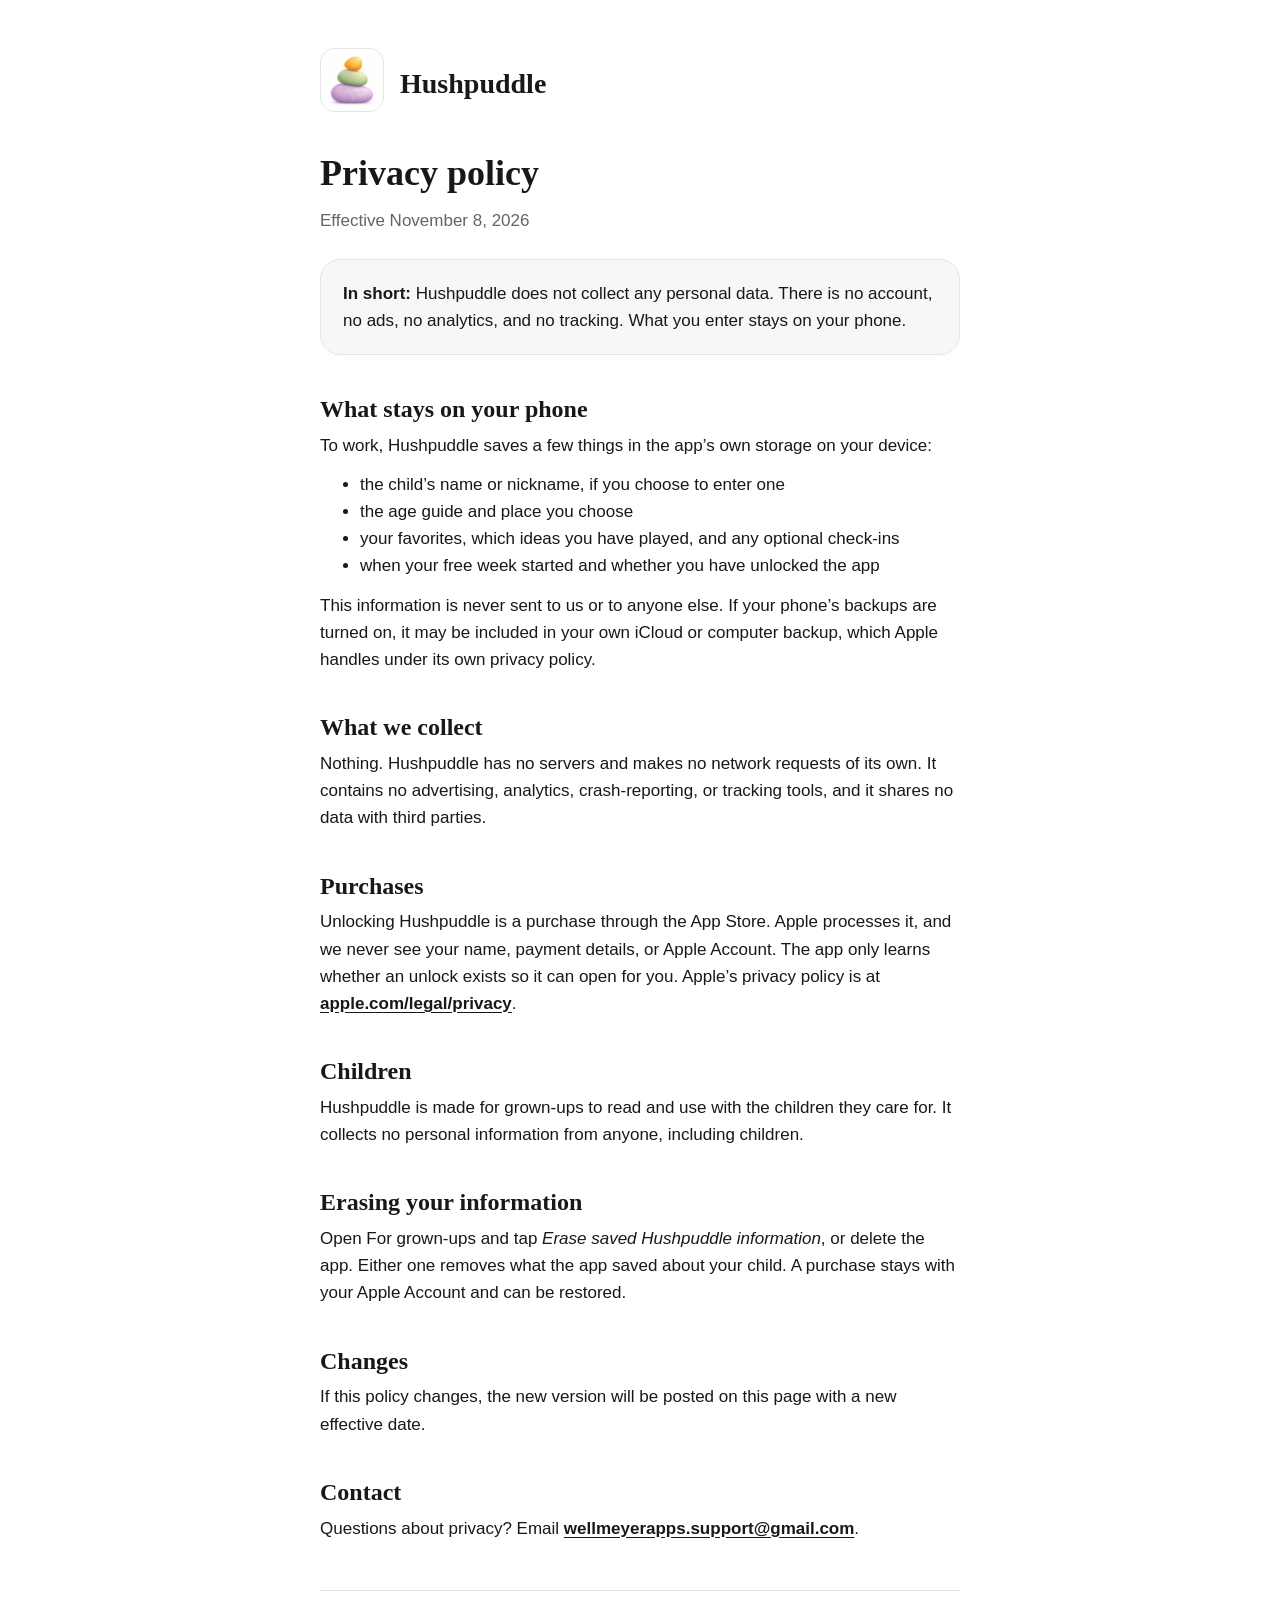
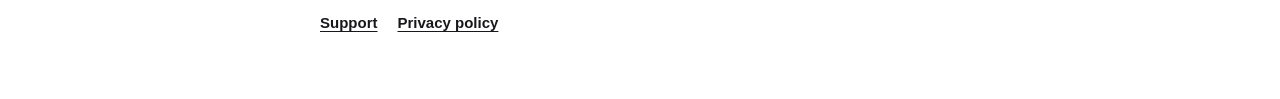
==== privacy.html @ 00f2f8f5 "Support page and privacy policy" ====
<!doctype html>
<html lang="en">
<head>
  <meta charset="utf-8">
  <meta name="viewport" content="width=device-width, initial-scale=1">
  <title>Hushpuddle Privacy</title>
  <meta name="description" content="Hushpuddle collects no personal data. Everything you enter stays on your phone.">
  <link rel="icon" href="favicon.png">
  <link rel="apple-touch-icon" href="icon.png">
  <link rel="stylesheet" href="style.css">
</head>
<body>
<main>
  <header>
    <a href="./"><img src="icon.png" alt=""></a>
    <a class="wordmark" href="./">Hushpuddle</a>
  </header>

  <h1>Privacy policy</h1>
  <p class="muted">Effective November 8, 2026</p>

  <div class="card">
    <p><strong>In short:</strong> Hushpuddle does not collect any personal data. There is no account, no ads, no analytics, and no tracking. What you enter stays on your phone.</p>
  </div>

  <h2>What stays on your phone</h2>
  <p>To work, Hushpuddle saves a few things in the app’s own storage on your device:</p>
  <ul>
    <li>the child’s name or nickname, if you choose to enter one</li>
    <li>the age guide and place you choose</li>
    <li>your favorites, which ideas you have played, and any optional check-ins</li>
    <li>when your free week started and whether you have unlocked the app</li>
  </ul>
  <p>This information is never sent to us or to anyone else. If your phone’s backups are turned on, it may be included in your own iCloud or computer backup, which Apple handles under its own privacy policy.</p>

  <h2>What we collect</h2>
  <p>Nothing. Hushpuddle has no servers and makes no network requests of its own. It contains no advertising, analytics, crash-reporting, or tracking tools, and it shares no data with third parties.</p>

  <h2>Purchases</h2>
  <p>Unlocking Hushpuddle is a purchase through the App Store. Apple processes it, and we never see your name, payment details, or Apple Account. The app only learns whether an unlock exists so it can open for you. Apple’s privacy policy is at <a href="https://www.apple.com/legal/privacy/">apple.com/legal/privacy</a>.</p>

  <h2>Children</h2>
  <p>Hushpuddle is made for grown-ups to read and use with the children they care for. It collects no personal information from anyone, including children.</p>

  <h2>Erasing your information</h2>
  <p>Open For grown-ups and tap <em>Erase saved Hushpuddle information</em>, or delete the app. Either one removes what the app saved about your child. A purchase stays with your Apple Account and can be restored.</p>

  <h2>Changes</h2>
  <p>If this policy changes, the new version will be posted on this page with a new effective date.</p>

  <h2>Contact</h2>
  <p>Questions about privacy? Email <a href="mailto:wellmeyerapps.support@gmail.com">wellmeyerapps.support@gmail.com</a>.</p>

  <nav>
    <a href="./">Support</a>
    <a href="privacy.html">Privacy policy</a>
  </nav>
</main>
</body>
</html>
---- style.css ----
:root {
  --background: #ffffff;
  --surface: #f7f7f8;
  --ink: #18181b;
  --secondary: #63636a;
  --border: #e4e4e7;
  --link: #18181b;
}

@media (prefers-color-scheme: dark) {
  :root {
    --background: #111113;
    --surface: #1c1c1f;
    --ink: #f2f2f3;
    --secondary: #a3a3aa;
    --border: #2e2e33;
    --link: #f2f2f3;
  }
}

* {
  box-sizing: border-box;
}

body {
  margin: 0;
  background: var(--background);
  color: var(--ink);
  font: 17px/1.6 -apple-system, BlinkMacSystemFont, "Segoe UI", Helvetica, Arial, sans-serif;
}

main {
  max-width: 680px;
  margin: 0 auto;
  padding: 48px 20px 64px;
}

header {
  display: flex;
  align-items: center;
  gap: 16px;
  margin-bottom: 32px;
}

header img {
  width: 64px;
  height: 64px;
  border-radius: 14px;
  border: 1px solid var(--border);
}

header a {
  text-decoration: none;
}

h1,
h2,
.wordmark {
  font-family: "New York", ui-serif, Georgia, "Times New Roman", serif;
  font-weight: 600;
  line-height: 1.2;
}

.wordmark {
  font-size: 28px;
  color: var(--ink);
}

h1 {
  font-size: 36px;
  margin: 0 0 12px;
}

h2 {
  font-size: 24px;
  margin: 40px 0 8px;
}

h3 {
  font-size: 17px;
  margin: 24px 0 4px;
}

p,
ul {
  margin: 0 0 12px;
}

.lead {
  font-size: 20px;
  color: var(--secondary);
}

.muted {
  color: var(--secondary);
}

.card {
  background: var(--surface);
  border: 1px solid var(--border);
  border-radius: 20px;
  padding: 20px 22px;
  margin: 24px 0;
}

.card p:last-child {
  margin-bottom: 0;
}

a {
  color: var(--link);
  font-weight: 600;
  text-underline-offset: 3px;
}

nav {
  display: flex;
  flex-wrap: wrap;
  gap: 20px;
  margin-top: 48px;
  padding-top: 20px;
  border-top: 1px solid var(--border);
  font-size: 15px;
}
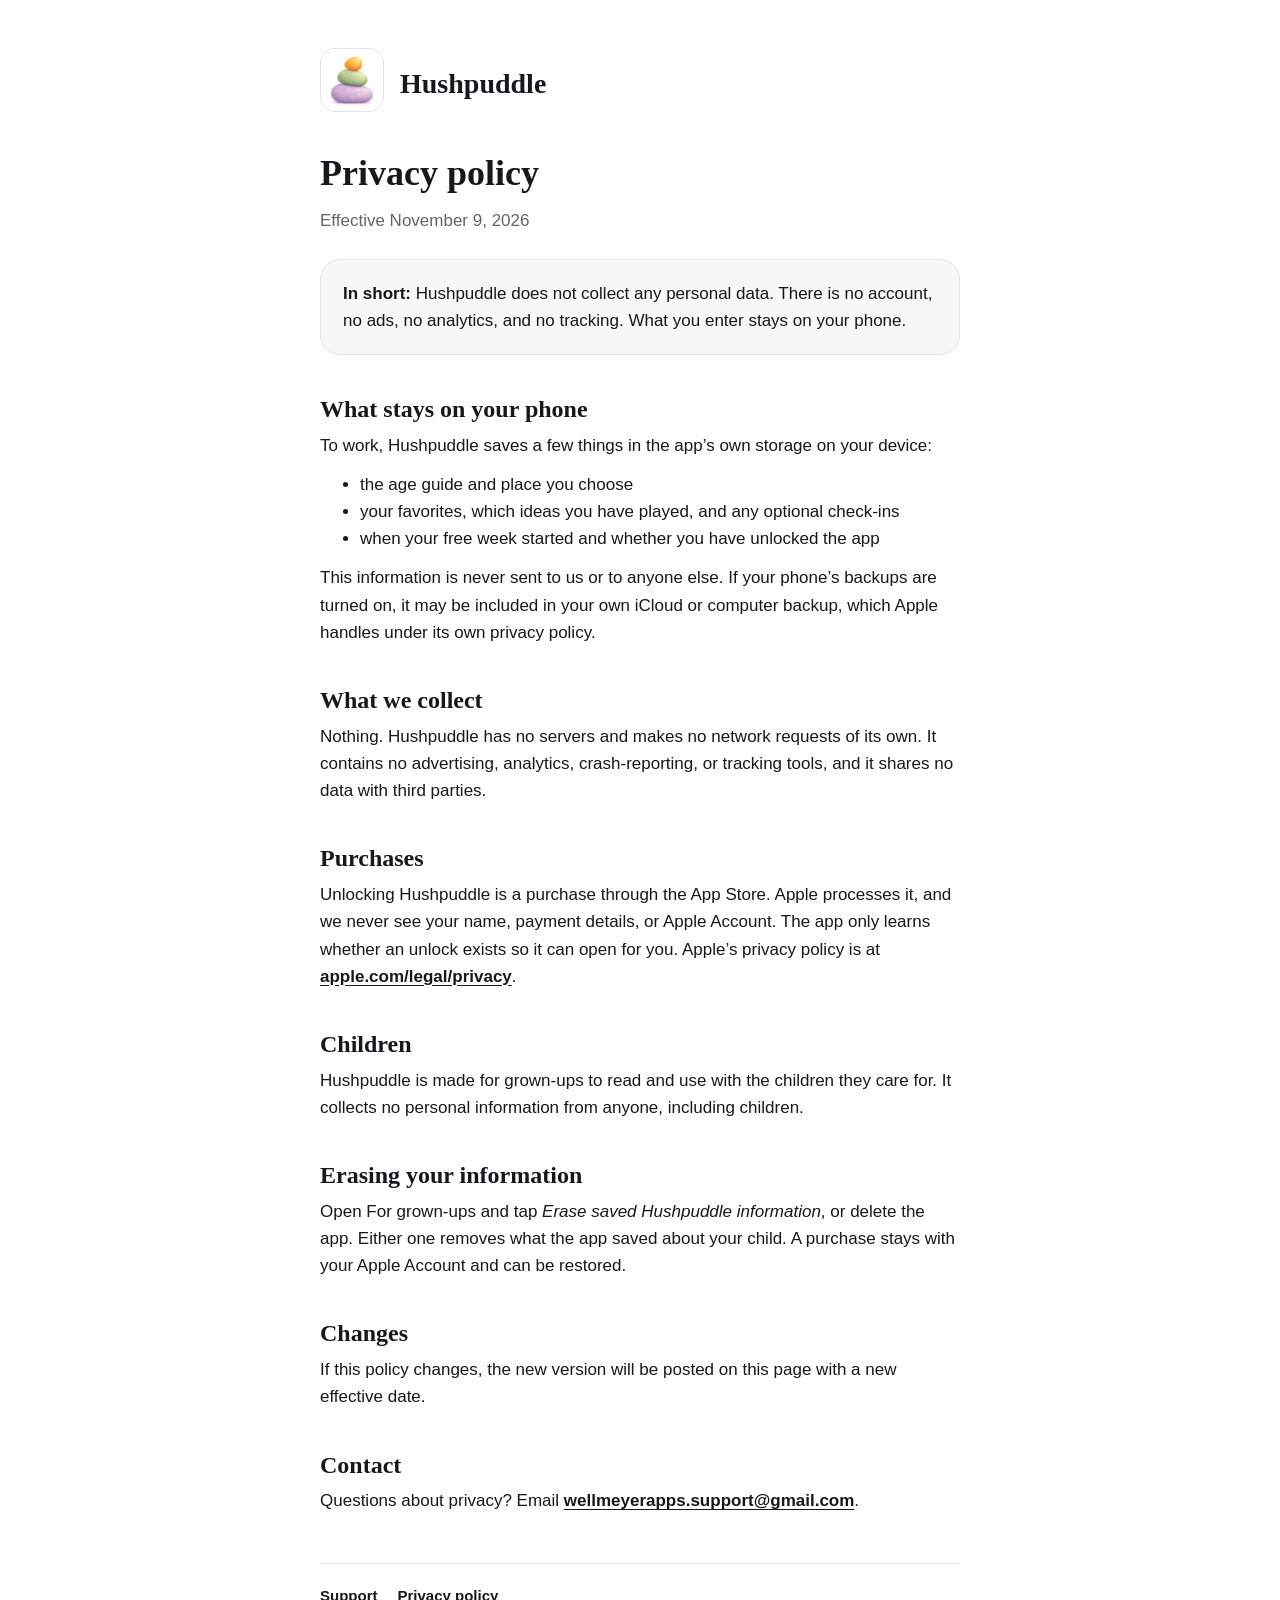
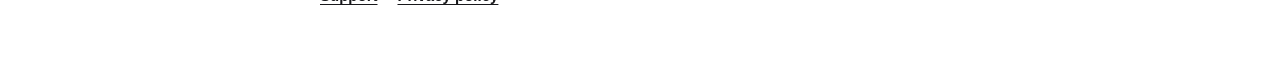
==== commit 6a86475e: "Hushpuddle no longer asks for a name" ====
--- a/privacy.html
+++ b/privacy.html
@@ -17,7 +17,7 @@
   </header>
 
   <h1>Privacy policy</h1>
-  <p class="muted">Effective November 8, 2026</p>
+  <p class="muted">Effective November 9, 2026</p>
 
   <div class="card">
     <p><strong>In short:</strong> Hushpuddle does not collect any personal data. There is no account, no ads, no analytics, and no tracking. What you enter stays on your phone.</p>
@@ -26,7 +26,6 @@
   <h2>What stays on your phone</h2>
   <p>To work, Hushpuddle saves a few things in the app’s own storage on your device:</p>
   <ul>
-    <li>the child’s name or nickname, if you choose to enter one</li>
     <li>the age guide and place you choose</li>
     <li>your favorites, which ideas you have played, and any optional check-ins</li>
     <li>when your free week started and whether you have unlocked the app</li>
